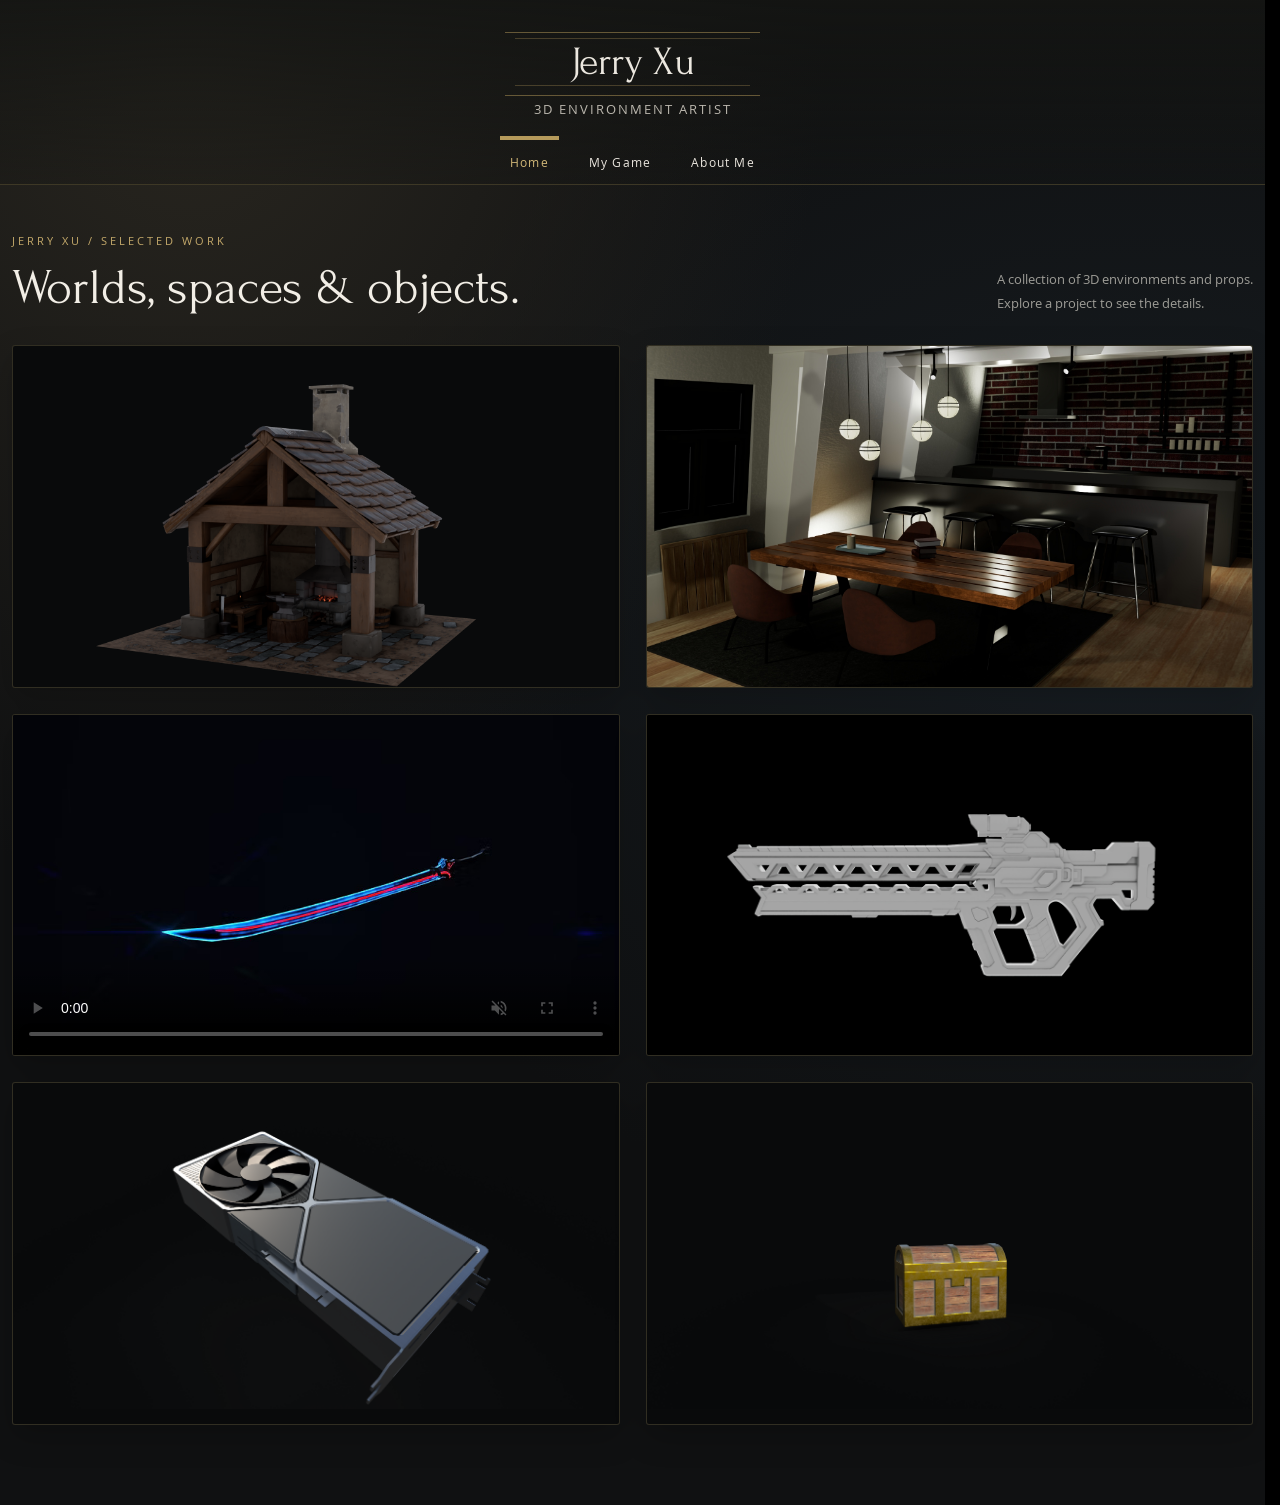
==== index.html @ 68108133 "d" ====
<!doctype html><html lang="en"><head><meta charset="utf-8"><meta name="viewport" content="width=device-width,initial-scale=1"><title>Portfolio | Jerry Xu</title><meta name="description" content="Jerry Xu — 3D Environment Artist. Environment art, props, and game projects."><link rel="stylesheet" href="portfolio-v23.css"></head><body><a class="skip" href="#main">Skip to content</a><header class="site-header"><div class="identity"><div class="name">Jerry Xu</div><div class="role">3D Environment Artist</div></div><nav aria-label="Main navigation"><a href="index.html" aria-current="page">Home</a><a href="my-game.html">My Game</a><a href="about-me.html">About Me</a></nav></header><section class="gallery-intro" aria-label="Portfolio introduction"><div><p class="eyebrow">Jerry Xu / Selected work</p><h1>Worlds, spaces &amp; objects.</h1></div><p class="intro-note">A collection of 3D environments and props.<br>Explore a project to see the details.</p></section><main id="main" class="home-grid"><a class="project-card" href="blacksmith-workshop.html" data-full-src="assets/blacksmith-morning-v21.png" data-project="0" data-title="Blacksmith Workshop" aria-label="Explore Blacksmith Workshop"><img src="assets/blacksmith-morning-v21.png" alt="Blacksmith Workshop" width="679" height="382"><span>Blacksmith Workshop</span></a><a class="project-card" href="interior-design.html" data-project="1" data-title="Interior Design" aria-label="Explore Interior Design"><img src="assets/interior-render-1.jpg" alt="Interior Design" width="679" height="382"><span>Interior Design</span></a><a class="project-card" href="futuristic-blade.html" data-video="assets/futuristic-blade-loop-v23.mp4" data-project="2" data-title="Futuristic Blade" aria-label="Explore Futuristic Blade"><video muted autoplay loop playsinline preload="none" poster="assets/futuristic-blade-original.jpg" data-lazy-src="assets/futuristic-blade-loop-v23.mp4" aria-label="Futuristic Blade animated showcase"></video><img src="assets/futuristic-blade-original.jpg" alt="Futuristic Blade" hidden><span>Futuristic Blade</span></a><a class="project-card" href="scifi-laser-rifle.html" data-project="3" data-title="Scifi Laser Gun" aria-label="Explore Scifi Laser Gun"><img src="assets/laser-rifle-original.jpg" alt="Scifi Laser Gun" width="679" height="382"><span>Scifi Laser Gun</span></a><a class="project-card" href="graphic-card.html" data-project="4" data-title="Graphic Card" aria-label="Explore Graphic Card"><img src="assets/graphic-card-original.png" alt="Graphic Card" width="679" height="382"><span>Graphic Card</span></a><a class="project-card" href="golden-chest.html" data-project="5" data-title="Golden Chest" aria-label="Explore Golden Chest"><img src="assets/golden-chest-original.png" alt="Golden Chest" width="679" height="382"><span>Golden Chest</span></a></main><dialog id="art-dialog" aria-label="Enlarged artwork"><button class="close" aria-label="Close enlarged artwork">×</button><div class="dialog-content"><div class="image-stage"><img id="enlarged" alt=""></div><div id="card-description" hidden><h2></h2><a class="see-more">See More</a></div></div><button class="dialog-prev" aria-label="Previous project">‹</button><button class="dialog-next" aria-label="Next project">›</button></dialog><script src="portfolio-v23.js"></script></body></html>
---- portfolio-v23.css ----
@font-face{font-family:Forum;src:url('assets/forum.woff2');font-display:swap}@font-face{font-family:OpenSans;src:url('assets/open-sans.woff2');font-display:swap}*{box-sizing:border-box}body{margin:0;background:#000;color:#efefef;font:18px/1.8 OpenSans,Arial,sans-serif}a{color:inherit}img{display:block;max-width:100%;height:auto}button{font:inherit}button,a{-webkit-tap-highlight-color:transparent}button:focus-visible,a:focus-visible{outline:2px solid #c9a73c;outline-offset:5px}.site-header{padding:51px 20px 0;text-align:center;border-bottom:1px solid #444}.identity{width:255px;margin:auto}.name{font:40px/1.2 Forum,serif;border-block:1px solid #ddd;padding:5px 0 9px;position:relative}.name:before,.name:after{content:'';position:absolute;left:10px;right:10px;border-top:1px solid #ddd}.name:before{top:5px}.name:after{bottom:9px}.role{font-size:16px;line-height:1.3;margin-top:5px}.site-header nav{display:flex;justify-content:center;gap:20px;margin-top:18px}.site-header nav a{font-size:13px;line-height:44px;text-decoration:none;padding:0 10px;border-top:4px solid transparent}.site-header nav a[aria-current=page]{color:#bc9618;border-color:#bc9618}.site-header nav a:hover{color:#bc9618}.skip{position:absolute;top:-100px;left:12px;background:#000;z-index:20;padding:8px}.skip:focus{top:10px}h1,h2,h3{font-family:Forum,serif;font-weight:400;margin:0}h1{font-size:56px;line-height:1.1}h2{font-size:39px;line-height:1.4}p{margin:0}.home-grid{max-width:1380px;margin:48px auto 70px;display:grid;grid-template-columns:1fr 1fr;gap:10px;padding:0 12px}.project-card{position:relative;display:block;text-decoration:none;overflow:hidden;background:#000}.project-card img{width:100%;aspect-ratio:679/382;object-fit:contain}.project-card span{position:absolute;inset:0;display:flex;align-items:center;justify-content:center;background:#0009;color:white;font:36px Forum,serif;opacity:0;transition:opacity .2s}.project-card:hover span,.project-card:focus-visible span{opacity:1}.game-grid{max-width:1320px;margin:78px auto 90px;padding:0 24px;display:grid;grid-template-columns:1fr 1fr;gap:100px;align-items:center}.game-card img{margin:auto}.game-card:hover{opacity:.85}.about-grid{max-width:940px;margin:62px auto 100px;display:grid;grid-template-columns:1fr 1fr;gap:26px;padding:0 12px}.about-grid h1,.about-grid h2{font-size:34px;line-height:1.2}.about-grid section>p{font-size:13px;line-height:1.4;margin-top:18px}.resume{display:inline-flex;align-items:center;justify-content:space-between;gap:35px;margin-top:34px;padding:4px 20px;border:1px solid #aaa;text-decoration:none;font-size:14px;height:40px;min-width:142px}.resume:hover{background:#222}.contact{font:20px/2.04 Forum,serif;margin-top:36px}.contact a{text-decoration:none}.contact a:hover{text-decoration:underline}.project-main{padding:0 24px 80px;max-width:1440px;margin:auto}.content-row{display:flex;gap:20px;align-items:center;justify-content:center;max-width:min(100%,var(--row-width));margin:var(--gap) auto 0}.row-item{flex:var(--weight) 1 0;min-width:0;position:relative}.row-item>img,.row-item>button,.row-item>a{max-width:100%;margin:auto}.row-item>a{display:block;position:relative}.row-item p{font-size:18px;line-height:1.8}.row-item img{width:100%;object-fit:contain}.icons{gap:7px}.icons .row-item{flex:0 0 60px}.icons img{width:60px;height:60px}.artwork{display:block;width:100%;border:0;padding:0;background:none;cursor:zoom-in;color:inherit}.play{position:absolute;top:50%;left:50%;transform:translate(-50%,-50%);width:64px;height:48px;background:#000b;border-radius:10px;display:grid;place-items:center;color:#fff}.row-item>a:hover .play{background:#c00}.blacksmith h1{margin-top:96px}dialog#art-dialog{width:auto;max-width:96vw;max-height:96vh;padding:48px 24px 24px;background:#000;border:1px solid #444;color:#efefef;overflow:auto}dialog::backdrop{background:#000e}.dialog-content{display:flex;align-items:center;gap:44px}.dialog-content>img{max-width:88vw;max-height:80vh;object-fit:contain}.dialog-content:has(#card-description:not([hidden]))>img{max-width:62vw;max-height:72vh}#card-description{width:300px;max-width:90vw}#card-description h2{font-size:46px;line-height:1.1}#card-description p{font-size:16px;line-height:1.8;margin-top:25px}.see-more{display:inline-block;margin-top:28px;text-decoration:underline}.close{position:absolute;right:12px;top:4px;border:0;background:none;color:#fff;font:32px Arial;cursor:pointer}.dialog-prev,.dialog-next{position:absolute;top:50%;border:0;background:#0009;color:white;font:38px Arial;cursor:pointer;width:32px;height:50px}.dialog-prev{left:0}.dialog-next{right:0}.dialog-prev[hidden],.dialog-next[hidden]{display:none}
@media(max-width:800px){.project-main{padding-inline:20px}.game-grid{gap:30px}.about-grid{margin-inline:24px}.content-row:not(.icons){gap:14px}.dialog-content{flex-direction:column;gap:24px}.dialog-content:has(#card-description:not([hidden]))>img{max-width:85vw;max-height:50vh}#card-description{width:100%}#card-description h2{font-size:34px}.dialog-content #card-description p{margin-top:16px}.home-grid{margin-top:32px}}
@media(max-width:600px){body{font-size:16px}.site-header{padding-top:32px}.name{font-size:36px}.site-header nav{gap:8px;margin-top:12px}.home-grid{grid-template-columns:1fr;gap:18px}.project-card span{inset:auto 0 0;padding:12px;background:#000b;opacity:1;font-size:25px}.game-grid{grid-template-columns:1fr;gap:36px;margin-top:45px}.game-card img{max-height:360px}.about-grid{grid-template-columns:1fr;gap:48px;margin-top:45px;padding:0}.about-grid section>p{font-size:15px;line-height:1.7}.contact{font-size:20px;margin-top:22px}.content-row{margin-top:clamp(20px,var(--gap),55px)}.content-row:not(.icons){flex-direction:column;gap:24px}.row-item{flex:none;width:100%}.icons .row-item{width:48px;flex:0 0 48px}.icons img{width:48px;height:48px}.row-item h1{font-size:42px}.row-item h2{font-size:33px}.row-item p{font-size:16px}.project-main{padding-bottom:55px}.blacksmith .site-header{padding-bottom:0}}

/* Full-screen project previews share one palette and layout. */
dialog#art-dialog.project-view{width:100vw;height:100dvh;max-width:none;max-height:none;margin:0;padding:24px 48px 20px;border:0;overflow:hidden;background:#000}
.project-view .dialog-content{display:grid;grid-template-columns:180px minmax(0,1fr) 180px;grid-template-rows:64px minmax(0,1fr);gap:12px;height:100%;align-items:center}
.project-view #card-description{display:contents}
.project-view #card-description h2{grid-column:2;grid-row:1;text-align:center;font-size:clamp(30px,3.2vw,50px);line-height:1.1}
.project-view .see-more{grid-column:3;grid-row:1;margin:0;padding:12px 24px;background:#b59a5b;color:#0b0b0b;text-align:center;text-decoration:none;font-size:17px;border-radius:2px}
.project-view .see-more:hover{background:#d0b77a}
dialog#art-dialog.project-view .dialog-content>img{grid-column:1/-1;grid-row:2;width:100%;height:100%;min-height:0;max-width:none;max-height:none;object-fit:contain}
.project-view .close{z-index:2;right:10px;top:4px}
.project-view .dialog-prev,.project-view .dialog-next{z-index:2;top:50%;height:64px;width:40px}
@media(max-width:700px){dialog#art-dialog.project-view{padding:38px 20px 16px}.project-view .dialog-content{grid-template-columns:1fr;grid-template-rows:auto 44px minmax(0,1fr);gap:14px}.project-view #card-description h2{grid-column:1;grid-row:1;font-size:34px}.project-view .see-more{grid-column:1;grid-row:2;justify-self:center;padding:8px 24px;font-size:16px}dialog#art-dialog.project-view .dialog-content>img{grid-column:1;grid-row:3}.project-view .dialog-prev,.project-view .dialog-next{width:28px}}

body:has(dialog[open]){overflow:hidden}

dialog#art-dialog{width:100vw;height:100dvh;max-width:none;max-height:none;margin:0;padding:24px 48px 20px;border:0;overflow:hidden}
#art-dialog .dialog-content{height:100%;display:grid;grid-template-columns:180px minmax(0,1fr) 180px;grid-template-rows:64px minmax(0,1fr);gap:12px}
#art-dialog .image-stage{grid-column:1/-1;grid-row:2;min-width:0;min-height:0;width:100%;height:100%;display:flex;align-items:center;justify-content:center;overflow:hidden}
#art-dialog .image-stage>img{width:auto;height:auto;max-width:88%;max-height:88%;object-fit:contain;transform:scale(var(--zoom,1));transform-origin:center;flex-shrink:0}
#art-dialog.project-view .image-stage>img{cursor:pointer}
#art-dialog .dialog-prev[hidden],#art-dialog .dialog-next[hidden]{display:none}
@media(max-width:700px){dialog#art-dialog{padding:38px 20px 16px}#art-dialog .dialog-content{grid-template-columns:1fr;grid-template-rows:auto 44px minmax(0,1fr)}#art-dialog .image-stage{grid-row:3}#art-dialog .image-stage>img{max-width:92%;max-height:88%}}

#art-dialog .close{font:46px/1 Arial,sans-serif;width:56px;height:56px;top:8px;right:12px;z-index:5}
#art-dialog.project-view .see-more{margin-right:32px;min-width:150px;transform:translateX(-20px)}
#art-dialog .dialog-prev,#art-dialog .dialog-next{border-radius:4px;background:#191919b3;width:46px;height:64px}
.render{position:relative;overflow:hidden}
.render .slide-copy{position:absolute;inset:0;width:100%;height:100%;object-fit:contain;pointer-events:none}
.image-stage{position:relative}
#art-dialog .image-stage>.slide-copy{position:absolute;pointer-events:none}
@media(max-width:700px){#art-dialog.project-view .see-more{margin:0;transform:none}#art-dialog .close{top:0;right:4px}}

#art-dialog .close{background:#191919;border-radius:4px;opacity:1;visibility:visible;z-index:100}

#art-dialog:not(.project-view) .image-stage>img{max-width:min(88%,calc(100vw - 180px))}
@media(max-width:700px){#art-dialog:not(.project-view) .image-stage>img{max-width:calc(100vw - 150px)}}

/* Let the home page show faintly beneath its project preview. */
dialog#art-dialog.project-view{background:transparent}
dialog#art-dialog.project-view::backdrop{background:rgba(0,0,0,.90)}

/* Fixed navigation lanes, independent of render dimensions and animation. */
#art-dialog.render-view .dialog-prev,#art-dialog.render-view .dialog-next{position:fixed;top:53%;transform:translateY(-50%);width:46px;height:64px;z-index:20}
#art-dialog.render-view .dialog-prev{left:12.3vw;right:auto}
#art-dialog.render-view .dialog-next{right:12.3vw;left:auto}
#art-dialog.render-view .image-stage>img{max-width:calc(75.4vw - 116px);max-height:88%}
@media(max-width:700px){#art-dialog.render-view .dialog-prev{left:12px}#art-dialog.render-view .dialog-next{right:12px}#art-dialog.render-view .image-stage>img{max-width:calc(100vw - 140px)}}

@keyframes page-arrive{from{opacity:0;transform:translateY(5px)}to{opacity:1;transform:translateY(0)}}
.site-header,body>main{animation:page-arrive 320ms cubic-bezier(.22,.61,.36,1) both}
@keyframes backdrop-arrive{from{opacity:0}to{opacity:1}}
@keyframes backdrop-leave{from{opacity:1}to{opacity:0}}
#art-dialog.opening::backdrop{animation:backdrop-arrive 300ms ease-out both}
#art-dialog.closing::backdrop{animation:backdrop-leave 200ms ease-in both}
@media(prefers-reduced-motion:reduce){.site-header,body>main,#art-dialog::backdrop{animation:none!important}}

html{background:#000;min-height:100%;color-scheme:dark}body{min-height:100vh;min-height:100dvh;background:#000}html,body{overscroll-behavior-y:none}

/* Keep the home grid flush at the bottom without a collapsing outer margin. */
.home-grid{margin-bottom:0;padding-bottom:0}body{display:flow-root}html{background-color:#000!important}

/* Consistent breathing room below the final content on every page. */
body{padding-bottom:80px}
body>main{margin-bottom:0;padding-bottom:0}
body>main>:last-child{margin-bottom:0}
@media(max-width:600px){body{padding-bottom:48px}}

/* Preserve page width when modal scroll locking hides the scrollbar. */
html{scrollbar-gutter:stable}

/* Home project previews share the Blacksmith render display size. */
#art-dialog.project-view .image-stage>img{width:calc(75.4vw - 116px);height:88%;max-width:calc(75.4vw - 116px);max-height:88%;object-fit:contain}
@media(max-width:700px){#art-dialog.project-view .image-stage>img{width:calc(100vw - 140px);max-width:calc(100vw - 140px)}}

/* A quiet charcoal gallery with warm metallic accents. */
body{background:radial-gradient(ellipse at 15% 0%,#2a2720 0,transparent 42%),radial-gradient(ellipse at 90% 42%,#171d22 0,transparent 52%),#101112;color:#ebe7df}
.site-header{padding:32px 32px 0;background:linear-gradient(180deg,#141513dd,#14151344);border-bottom:1px solid #b59a5b40}
.identity{width:255px}.name{border-color:#b59a5b80}.name:before,.name:after{border-color:#b59a5b50}.role{color:#bcb8af;font-size:13px;letter-spacing:2px;text-transform:uppercase}
.site-header nav a{font-size:12px;letter-spacing:1.2px}.site-header nav a[aria-current=page]{color:#d3b979;border-color:#b59a5b}
.gallery-intro{max-width:1356px;margin:48px auto 30px;padding:0 12px;display:flex;justify-content:space-between;align-items:end;gap:24px}
.gallery-intro .eyebrow{font:11px OpenSans,Arial,sans-serif;letter-spacing:3px;text-transform:uppercase;color:#c5aa6b;margin-bottom:12px}
.gallery-intro h1{font-size:50px;color:#f2eee6;line-height:1.1}.gallery-intro .intro-note{max-width:280px;color:#9e9d97;font-size:13px;line-height:1.8}
.home-grid{margin-top:0;gap:26px;max-width:1380px}
.project-card{border:1px solid #a8966840;border-radius:3px;background:#090a0b;box-shadow:0 12px 32px #0003;transition:border-color .25s,transform .25s}
.project-card:hover{border-color:#c5aa6b99;transform:translateY(-3px)}
.project-card span{position:static;opacity:1;background:linear-gradient(90deg,#1a1b1c,#121314);display:flex;justify-content:space-between;padding:15px 21px;font:24px Forum,serif;border-top:1px solid #b59a5b26;color:#e6e0d3}
.project-card span:after{content:'Ã¢â€ â€”';font:18px Arial;color:#b59a5b}.project-card:hover span{background:#20211f}
.game-card,.about-grid section{border:1px solid #b59a5b30;background:#131516;padding:24px;border-radius:3px}
.project-main h1,.blacksmith h1{color:#e7d6af}.project-main h2,.blacksmith h2{color:#d5bd88}.row-item p,.blacksmith p{color:#c1beb5}
.see-more,.resume{border-radius:3px}.resume{border-color:#b59a5b80}
@media(max-width:700px){.gallery-intro{margin:32px 12px 24px;display:block}.gallery-intro h1{font-size:40px}.gallery-intro .intro-note{margin-top:14px;max-width:100%}.home-grid{gap:20px}.project-card span{font-size:23px}.site-header{padding-inline:16px}}
@media(prefers-reduced-motion:reduce){.project-card{transition:none}.project-card:hover{transform:none}}

/* Reveal project names over the artwork on hover or keyboard focus. */
.project-card span{position:absolute;inset:0;opacity:0;display:flex;align-items:center;justify-content:center;padding:20px;background:#0009;border:0;font:36px Forum,serif;transition:opacity .2s ease}
.project-card span:after{content:none}
.project-card:hover span,.project-card:focus-visible span{opacity:1;background:#0009}
@media(hover:none){.project-card span{inset:auto 0 0;opacity:1;padding:12px;background:#000b;font-size:24px}}
@media(prefers-reduced-motion:reduce){.project-card span{transition:none}}

.project-card>video{display:block;width:100%;height:auto;aspect-ratio:679/382;object-fit:contain;background:#090a0b}
.blade-showcase{display:block;width:100%;height:auto;object-fit:contain;background:#090a0b}
#enlarged[hidden]{display:none!important}
#art-dialog .image-stage>.preview-video{width:calc(75.4vw - 116px);height:88%;max-width:100%;object-fit:contain;cursor:pointer}
@media(max-width:700px){#art-dialog .image-stage>.preview-video{width:calc(100vw - 140px)}}

.project-card>img[hidden]{display:none!important}
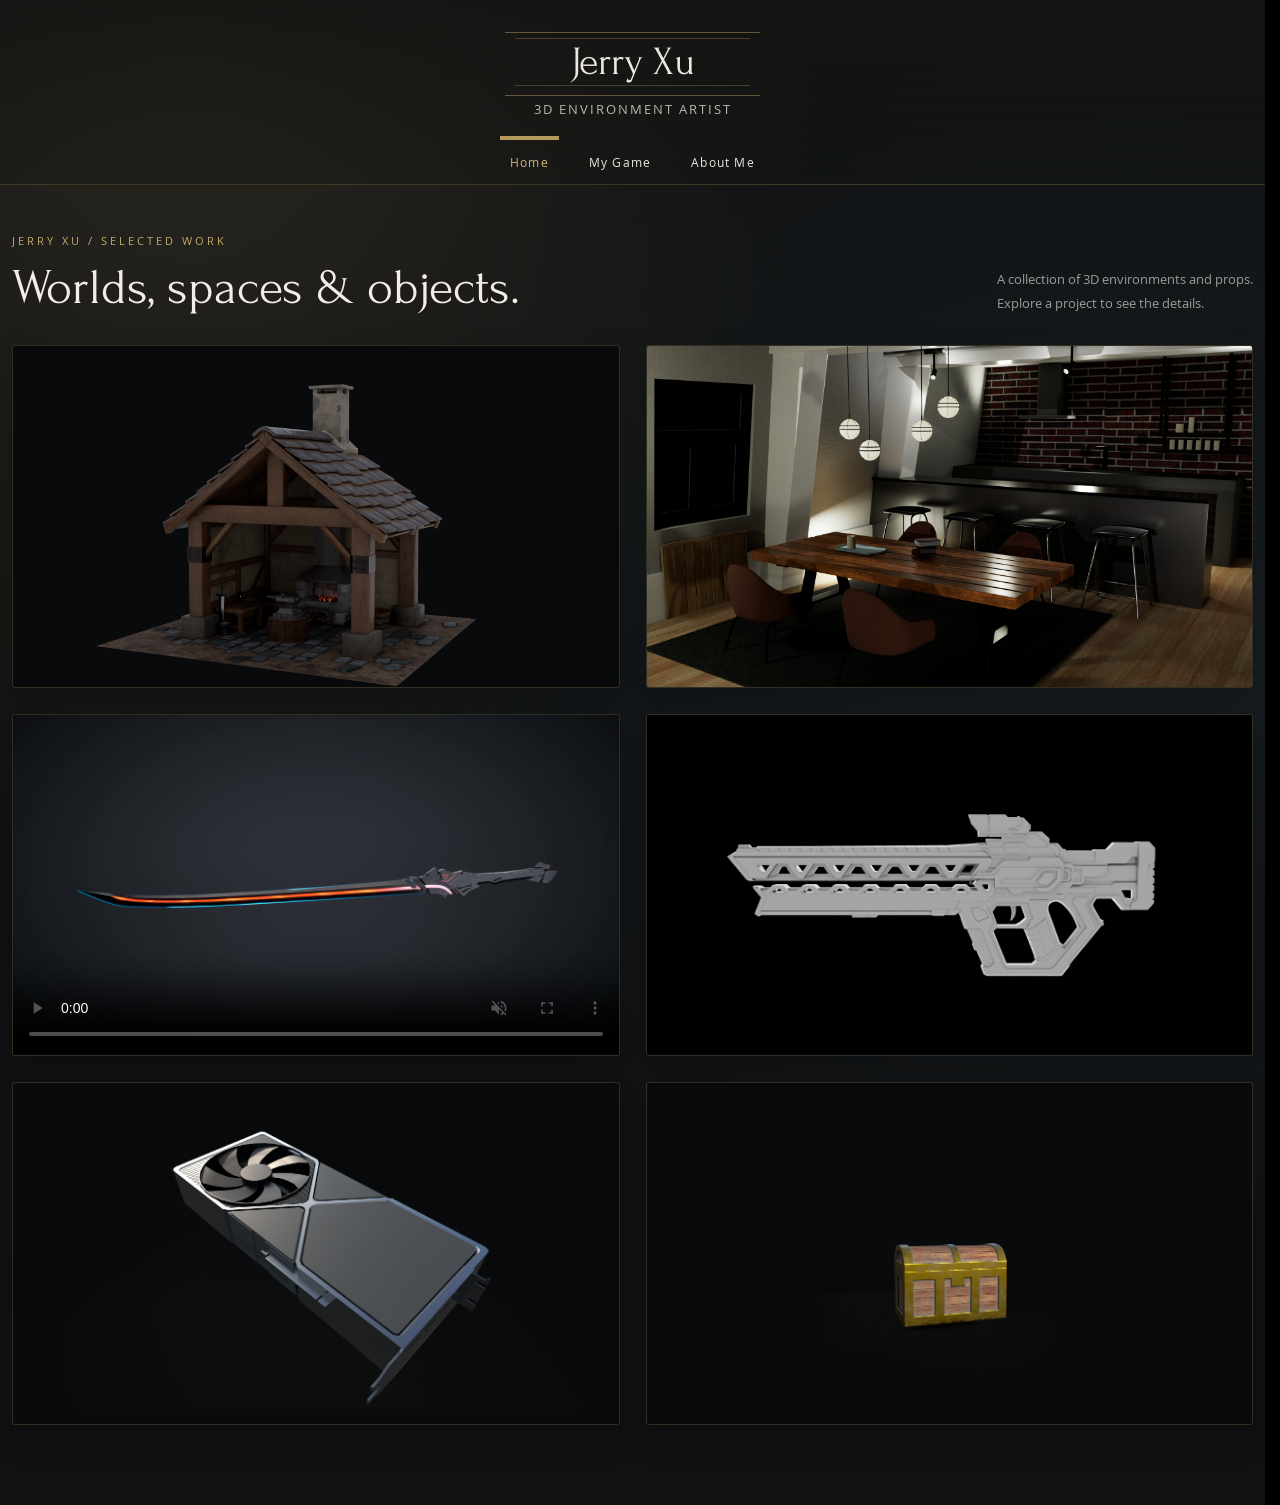
==== commit c1ed1d22: "s" ====
--- a/index.html
+++ b/index.html
@@ -1 +1 @@
-<!doctype html><html lang="en"><head><meta charset="utf-8"><meta name="viewport" content="width=device-width,initial-scale=1"><title>Portfolio | Jerry Xu</title><meta name="description" content="Jerry Xu — 3D Environment Artist. Environment art, props, and game projects."><link rel="stylesheet" href="portfolio-v23.css"></head><body><a class="skip" href="#main">Skip to content</a><header class="site-header"><div class="identity"><div class="name">Jerry Xu</div><div class="role">3D Environment Artist</div></div><nav aria-label="Main navigation"><a href="index.html" aria-current="page">Home</a><a href="my-game.html">My Game</a><a href="about-me.html">About Me</a></nav></header><section class="gallery-intro" aria-label="Portfolio introduction"><div><p class="eyebrow">Jerry Xu / Selected work</p><h1>Worlds, spaces &amp; objects.</h1></div><p class="intro-note">A collection of 3D environments and props.<br>Explore a project to see the details.</p></section><main id="main" class="home-grid"><a class="project-card" href="blacksmith-workshop.html" data-full-src="assets/blacksmith-morning-v21.png" data-project="0" data-title="Blacksmith Workshop" aria-label="Explore Blacksmith Workshop"><img src="assets/blacksmith-morning-v21.png" alt="Blacksmith Workshop" width="679" height="382"><span>Blacksmith Workshop</span></a><a class="project-card" href="interior-design.html" data-project="1" data-title="Interior Design" aria-label="Explore Interior Design"><img src="assets/interior-render-1.jpg" alt="Interior Design" width="679" height="382"><span>Interior Design</span></a><a class="project-card" href="futuristic-blade.html" data-video="assets/futuristic-blade-loop-v23.mp4" data-project="2" data-title="Futuristic Blade" aria-label="Explore Futuristic Blade"><video muted autoplay loop playsinline preload="none" poster="assets/futuristic-blade-original.jpg" data-lazy-src="assets/futuristic-blade-loop-v23.mp4" aria-label="Futuristic Blade animated showcase"></video><img src="assets/futuristic-blade-original.jpg" alt="Futuristic Blade" hidden><span>Futuristic Blade</span></a><a class="project-card" href="scifi-laser-rifle.html" data-project="3" data-title="Scifi Laser Gun" aria-label="Explore Scifi Laser Gun"><img src="assets/laser-rifle-original.jpg" alt="Scifi Laser Gun" width="679" height="382"><span>Scifi Laser Gun</span></a><a class="project-card" href="graphic-card.html" data-project="4" data-title="Graphic Card" aria-label="Explore Graphic Card"><img src="assets/graphic-card-original.png" alt="Graphic Card" width="679" height="382"><span>Graphic Card</span></a><a class="project-card" href="golden-chest.html" data-project="5" data-title="Golden Chest" aria-label="Explore Golden Chest"><img src="assets/golden-chest-original.png" alt="Golden Chest" width="679" height="382"><span>Golden Chest</span></a></main><dialog id="art-dialog" aria-label="Enlarged artwork"><button class="close" aria-label="Close enlarged artwork">×</button><div class="dialog-content"><div class="image-stage"><img id="enlarged" alt=""></div><div id="card-description" hidden><h2></h2><a class="see-more">See More</a></div></div><button class="dialog-prev" aria-label="Previous project">‹</button><button class="dialog-next" aria-label="Next project">›</button></dialog><script src="portfolio-v23.js"></script></body></html>+<!doctype html><html lang="en"><head><meta charset="utf-8"><meta name="viewport" content="width=device-width,initial-scale=1"><title>Portfolio | Jerry Xu</title><meta name="description" content="Jerry Xu — 3D Environment Artist. Environment art, props, and game projects."><link rel="stylesheet" href="portfolio-v23.css"></head><body><a class="skip" href="#main">Skip to content</a><header class="site-header"><div class="identity"><div class="name">Jerry Xu</div><div class="role">3D Environment Artist</div></div><nav aria-label="Main navigation"><a href="index.html" aria-current="page">Home</a><a href="my-game.html">My Game</a><a href="about-me.html">About Me</a></nav></header><section class="gallery-intro" aria-label="Portfolio introduction"><div><p class="eyebrow">Jerry Xu / Selected work</p><h1>Worlds, spaces &amp; objects.</h1></div><p class="intro-note">A collection of 3D environments and props.<br>Explore a project to see the details.</p></section><main id="main" class="home-grid"><a class="project-card" href="blacksmith-workshop.html" data-full-src="assets/blacksmith-morning-v21.png" data-project="0" data-title="Blacksmith Workshop" aria-label="Explore Blacksmith Workshop"><img src="assets/blacksmith-morning-v21.png" alt="Blacksmith Workshop" width="679" height="382"><span>Blacksmith Workshop</span></a><a class="project-card" href="interior-design.html" data-project="1" data-title="Interior Design" aria-label="Explore Interior Design"><img src="assets/interior-render-1.jpg" alt="Interior Design" width="679" height="382"><span>Interior Design</span></a><a class="project-card" href="futuristic-blade.html" data-video="assets/futuristic-blade-loop-v23.mp4" data-project="2" data-title="Futuristic Blade" aria-label="Explore Futuristic Blade"><video muted autoplay loop playsinline preload="none" poster="assets/futuristic-blade-video-poster-v24.jpg" data-lazy-src="assets/futuristic-blade-loop-v23.mp4" aria-label="Futuristic Blade animated showcase"></video><img src="assets/futuristic-blade-original.jpg" alt="Futuristic Blade" hidden><span>Futuristic Blade</span></a><a class="project-card" href="scifi-laser-rifle.html" data-project="3" data-title="Scifi Laser Gun" aria-label="Explore Scifi Laser Gun"><img src="assets/laser-rifle-original.jpg" alt="Scifi Laser Gun" width="679" height="382"><span>Scifi Laser Gun</span></a><a class="project-card" href="graphic-card.html" data-project="4" data-title="Graphic Card" aria-label="Explore Graphic Card"><img src="assets/graphic-card-original.png" alt="Graphic Card" width="679" height="382"><span>Graphic Card</span></a><a class="project-card" href="golden-chest.html" data-project="5" data-title="Golden Chest" aria-label="Explore Golden Chest"><img src="assets/golden-chest-original.png" alt="Golden Chest" width="679" height="382"><span>Golden Chest</span></a></main><dialog id="art-dialog" aria-label="Enlarged artwork"><button class="close" aria-label="Close enlarged artwork">×</button><div class="dialog-content"><div class="image-stage"><img id="enlarged" alt=""></div><div id="card-description" hidden><h2></h2><a class="see-more">See More</a></div></div><button class="dialog-prev" aria-label="Previous project">‹</button><button class="dialog-next" aria-label="Next project">›</button></dialog><script src="portfolio-v24.js"></script></body></html>
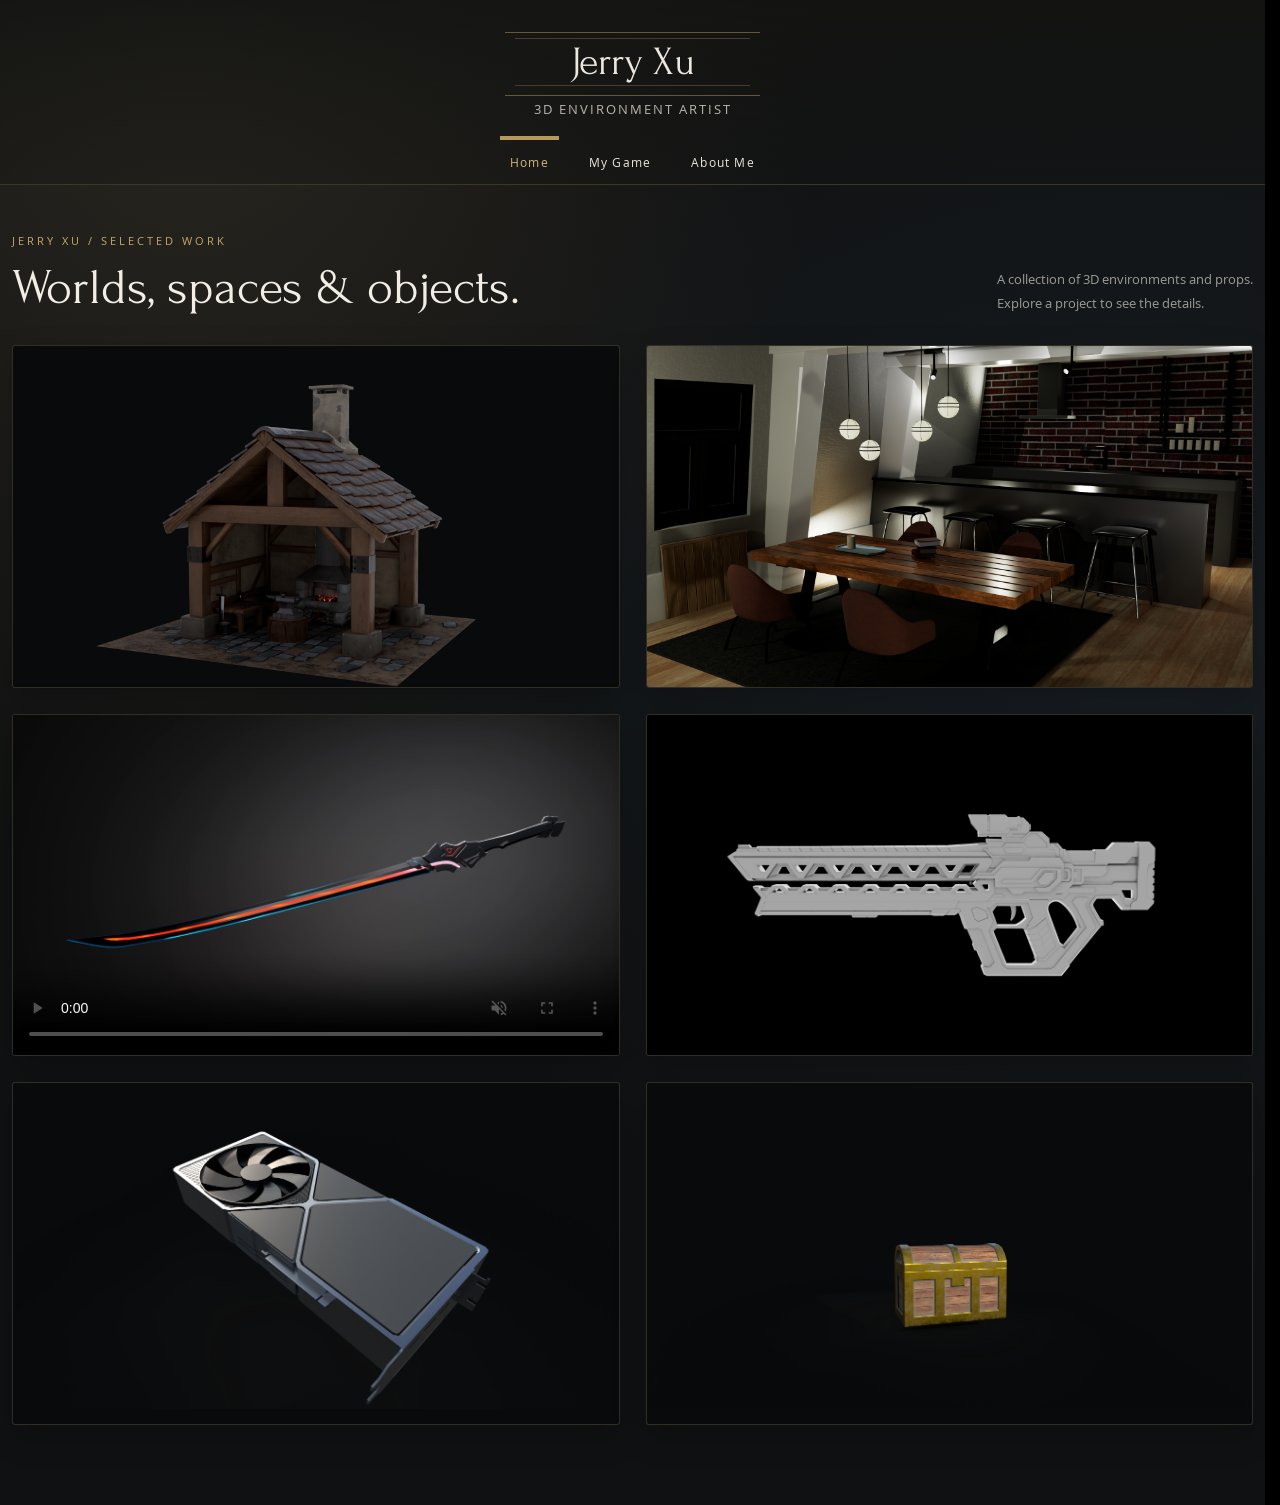
==== commit d7bb83b6: "1" ====
--- a/index.html
+++ b/index.html
@@ -1 +1 @@
-<!doctype html><html lang="en"><head><meta charset="utf-8"><meta name="viewport" content="width=device-width,initial-scale=1"><title>Portfolio | Jerry Xu</title><meta name="description" content="Jerry Xu — 3D Environment Artist. Environment art, props, and game projects."><link rel="stylesheet" href="portfolio-v23.css"></head><body><a class="skip" href="#main">Skip to content</a><header class="site-header"><div class="identity"><div class="name">Jerry Xu</div><div class="role">3D Environment Artist</div></div><nav aria-label="Main navigation"><a href="index.html" aria-current="page">Home</a><a href="my-game.html">My Game</a><a href="about-me.html">About Me</a></nav></header><section class="gallery-intro" aria-label="Portfolio introduction"><div><p class="eyebrow">Jerry Xu / Selected work</p><h1>Worlds, spaces &amp; objects.</h1></div><p class="intro-note">A collection of 3D environments and props.<br>Explore a project to see the details.</p></section><main id="main" class="home-grid"><a class="project-card" href="blacksmith-workshop.html" data-full-src="assets/blacksmith-morning-v21.png" data-project="0" data-title="Blacksmith Workshop" aria-label="Explore Blacksmith Workshop"><img src="assets/blacksmith-morning-v21.png" alt="Blacksmith Workshop" width="679" height="382"><span>Blacksmith Workshop</span></a><a class="project-card" href="interior-design.html" data-project="1" data-title="Interior Design" aria-label="Explore Interior Design"><img src="assets/interior-render-1.jpg" alt="Interior Design" width="679" height="382"><span>Interior Design</span></a><a class="project-card" href="futuristic-blade.html" data-video="assets/futuristic-blade-loop-v23.mp4" data-project="2" data-title="Futuristic Blade" aria-label="Explore Futuristic Blade"><video muted autoplay loop playsinline preload="none" poster="assets/futuristic-blade-video-poster-v24.jpg" data-lazy-src="assets/futuristic-blade-loop-v23.mp4" aria-label="Futuristic Blade animated showcase"></video><img src="assets/futuristic-blade-original.jpg" alt="Futuristic Blade" hidden><span>Futuristic Blade</span></a><a class="project-card" href="scifi-laser-rifle.html" data-project="3" data-title="Scifi Laser Gun" aria-label="Explore Scifi Laser Gun"><img src="assets/laser-rifle-original.jpg" alt="Scifi Laser Gun" width="679" height="382"><span>Scifi Laser Gun</span></a><a class="project-card" href="graphic-card.html" data-project="4" data-title="Graphic Card" aria-label="Explore Graphic Card"><img src="assets/graphic-card-original.png" alt="Graphic Card" width="679" height="382"><span>Graphic Card</span></a><a class="project-card" href="golden-chest.html" data-project="5" data-title="Golden Chest" aria-label="Explore Golden Chest"><img src="assets/golden-chest-original.png" alt="Golden Chest" width="679" height="382"><span>Golden Chest</span></a></main><dialog id="art-dialog" aria-label="Enlarged artwork"><button class="close" aria-label="Close enlarged artwork">×</button><div class="dialog-content"><div class="image-stage"><img id="enlarged" alt=""></div><div id="card-description" hidden><h2></h2><a class="see-more">See More</a></div></div><button class="dialog-prev" aria-label="Previous project">‹</button><button class="dialog-next" aria-label="Next project">›</button></dialog><script src="portfolio-v24.js"></script></body></html>+<!doctype html><html lang="en"><head><meta charset="utf-8"><meta name="viewport" content="width=device-width,initial-scale=1"><title>Portfolio | Jerry Xu</title><meta name="description" content="Jerry Xu — 3D Environment Artist. Environment art, props, and game projects."><link rel="stylesheet" href="portfolio-v23.css"></head><body><a class="skip" href="#main">Skip to content</a><header class="site-header"><div class="identity"><div class="name">Jerry Xu</div><div class="role">3D Environment Artist</div></div><nav aria-label="Main navigation"><a href="index.html" aria-current="page">Home</a><a href="my-game.html">My Game</a><a href="about-me.html">About Me</a></nav></header><section class="gallery-intro" aria-label="Portfolio introduction"><div><p class="eyebrow">Jerry Xu / Selected work</p><h1>Worlds, spaces &amp; objects.</h1></div><p class="intro-note">A collection of 3D environments and props.<br>Explore a project to see the details.</p></section><main id="main" class="home-grid"><a class="project-card" href="blacksmith-workshop.html" data-full-src="assets/blacksmith-morning-v21.png" data-project="0" data-title="Blacksmith Workshop" aria-label="Explore Blacksmith Workshop"><img src="assets/blacksmith-morning-v21.png" alt="Blacksmith Workshop" width="679" height="382"><span>Blacksmith Workshop</span></a><a class="project-card" href="interior-design.html" data-project="1" data-title="Interior Design" aria-label="Explore Interior Design"><img src="assets/interior-render-1.jpg" alt="Interior Design" width="679" height="382"><span>Interior Design</span></a><a class="project-card" href="futuristic-blade.html" data-video="assets/blade-full-v25.mp4" data-project="2" data-title="Futuristic Blade" aria-label="Explore Futuristic Blade"><video muted autoplay loop playsinline preload="none" poster="assets/blade-full-poster-v25.jpg" data-lazy-src="assets/blade-full-v25.mp4" aria-label="Futuristic Blade animated showcase"></video><img src="assets/futuristic-blade-original.jpg" alt="Futuristic Blade" hidden><span>Futuristic Blade</span></a><a class="project-card" href="scifi-laser-rifle.html" data-project="3" data-title="Scifi Laser Gun" aria-label="Explore Scifi Laser Gun"><img src="assets/laser-rifle-original.jpg" alt="Scifi Laser Gun" width="679" height="382"><span>Scifi Laser Gun</span></a><a class="project-card" href="graphic-card.html" data-project="4" data-title="Graphic Card" aria-label="Explore Graphic Card"><img src="assets/graphic-card-original.png" alt="Graphic Card" width="679" height="382"><span>Graphic Card</span></a><a class="project-card" href="golden-chest.html" data-project="5" data-title="Golden Chest" aria-label="Explore Golden Chest"><img src="assets/golden-chest-original.png" alt="Golden Chest" width="679" height="382"><span>Golden Chest</span></a></main><dialog id="art-dialog" aria-label="Enlarged artwork"><button class="close" aria-label="Close enlarged artwork">×</button><div class="dialog-content"><div class="image-stage"><img id="enlarged" alt=""></div><div id="card-description" hidden><h2></h2><a class="see-more">See More</a></div></div><button class="dialog-prev" aria-label="Previous project">‹</button><button class="dialog-next" aria-label="Next project">›</button></dialog><script src="portfolio-v25.js"></script></body></html>
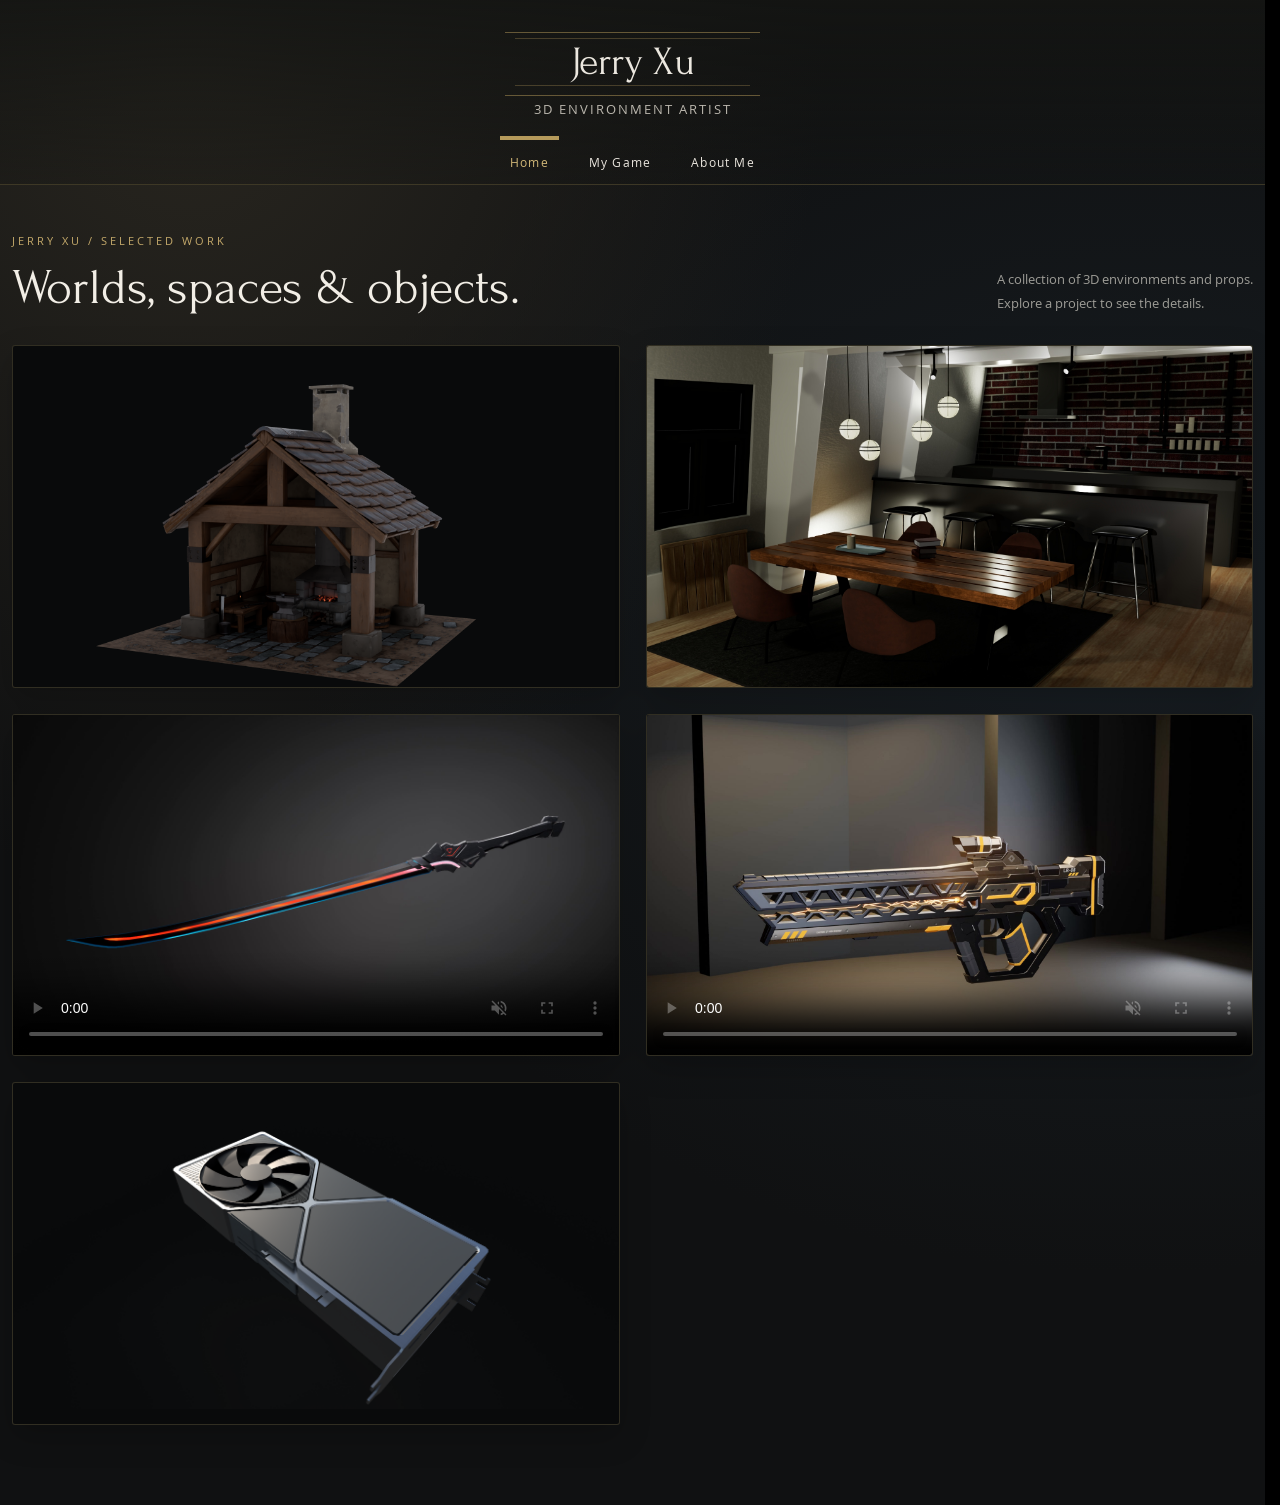
==== commit 71710640: "1" ====
--- a/index.html
+++ b/index.html
@@ -1 +1 @@
-<!doctype html><html lang="en"><head><meta charset="utf-8"><meta name="viewport" content="width=device-width,initial-scale=1"><title>Portfolio | Jerry Xu</title><meta name="description" content="Jerry Xu — 3D Environment Artist. Environment art, props, and game projects."><link rel="stylesheet" href="portfolio-v23.css"></head><body><a class="skip" href="#main">Skip to content</a><header class="site-header"><div class="identity"><div class="name">Jerry Xu</div><div class="role">3D Environment Artist</div></div><nav aria-label="Main navigation"><a href="index.html" aria-current="page">Home</a><a href="my-game.html">My Game</a><a href="about-me.html">About Me</a></nav></header><section class="gallery-intro" aria-label="Portfolio introduction"><div><p class="eyebrow">Jerry Xu / Selected work</p><h1>Worlds, spaces &amp; objects.</h1></div><p class="intro-note">A collection of 3D environments and props.<br>Explore a project to see the details.</p></section><main id="main" class="home-grid"><a class="project-card" href="blacksmith-workshop.html" data-full-src="assets/blacksmith-morning-v21.png" data-project="0" data-title="Blacksmith Workshop" aria-label="Explore Blacksmith Workshop"><img src="assets/blacksmith-morning-v21.png" alt="Blacksmith Workshop" width="679" height="382"><span>Blacksmith Workshop</span></a><a class="project-card" href="interior-design.html" data-project="1" data-title="Interior Design" aria-label="Explore Interior Design"><img src="assets/interior-render-1.jpg" alt="Interior Design" width="679" height="382"><span>Interior Design</span></a><a class="project-card" href="futuristic-blade.html" data-video="assets/blade-full-v25.mp4" data-project="2" data-title="Futuristic Blade" aria-label="Explore Futuristic Blade"><video muted autoplay loop playsinline preload="none" poster="assets/blade-full-poster-v25.jpg" data-lazy-src="assets/blade-full-v25.mp4" aria-label="Futuristic Blade animated showcase"></video><img src="assets/futuristic-blade-original.jpg" alt="Futuristic Blade" hidden><span>Futuristic Blade</span></a><a class="project-card" href="scifi-laser-rifle.html" data-project="3" data-title="Scifi Laser Gun" aria-label="Explore Scifi Laser Gun"><img src="assets/laser-rifle-original.jpg" alt="Scifi Laser Gun" width="679" height="382"><span>Scifi Laser Gun</span></a><a class="project-card" href="graphic-card.html" data-project="4" data-title="Graphic Card" aria-label="Explore Graphic Card"><img src="assets/graphic-card-original.png" alt="Graphic Card" width="679" height="382"><span>Graphic Card</span></a><a class="project-card" href="golden-chest.html" data-project="5" data-title="Golden Chest" aria-label="Explore Golden Chest"><img src="assets/golden-chest-original.png" alt="Golden Chest" width="679" height="382"><span>Golden Chest</span></a></main><dialog id="art-dialog" aria-label="Enlarged artwork"><button class="close" aria-label="Close enlarged artwork">×</button><div class="dialog-content"><div class="image-stage"><img id="enlarged" alt=""></div><div id="card-description" hidden><h2></h2><a class="see-more">See More</a></div></div><button class="dialog-prev" aria-label="Previous project">‹</button><button class="dialog-next" aria-label="Next project">›</button></dialog><script src="portfolio-v25.js"></script></body></html>+<!doctype html><html lang="en"><head><meta charset="utf-8"><meta name="viewport" content="width=device-width,initial-scale=1"><title>Portfolio | Jerry Xu</title><meta name="description" content="Jerry Xu — 3D Environment Artist. Environment art, props, and game projects."><link rel="stylesheet" href="portfolio-v23.css"></head><body><a class="skip" href="#main">Skip to content</a><header class="site-header"><div class="identity"><div class="name">Jerry Xu</div><div class="role">3D Environment Artist</div></div><nav aria-label="Main navigation"><a href="index.html" aria-current="page">Home</a><a href="my-game.html">My Game</a><a href="about-me.html">About Me</a></nav></header><section class="gallery-intro" aria-label="Portfolio introduction"><div><p class="eyebrow">Jerry Xu / Selected work</p><h1>Worlds, spaces &amp; objects.</h1></div><p class="intro-note">A collection of 3D environments and props.<br>Explore a project to see the details.</p></section><main id="main" class="home-grid"><a class="project-card" href="blacksmith-workshop.html" data-full-src="assets/blacksmith-morning-v21.png" data-project="0" data-title="Blacksmith Workshop" aria-label="Explore Blacksmith Workshop"><img src="assets/blacksmith-morning-v21.png" alt="Blacksmith Workshop" width="679" height="382"><span>Blacksmith Workshop</span></a><a class="project-card" href="interior-design.html" data-project="1" data-title="Interior Design" aria-label="Explore Interior Design"><img src="assets/interior-render-1.jpg" alt="Interior Design" width="679" height="382"><span>Interior Design</span></a><a class="project-card" href="futuristic-blade.html" data-video="assets/blade-full-v25.mp4" data-project="2" data-title="Futuristic Blade" aria-label="Explore Futuristic Blade"><video muted autoplay loop playsinline preload="none" poster="assets/blade-full-poster-v25.jpg" data-lazy-src="assets/blade-full-v25.mp4" aria-label="Futuristic Blade animated showcase"></video><img src="assets/futuristic-blade-original.jpg" alt="Futuristic Blade" hidden><span>Futuristic Blade</span></a><a class="project-card" href="scifi-laser-rifle.html" data-video="assets/laser-rifle-loop-v26.mp4" data-video-poster="assets/laser-rifle-poster-v26.jpg" data-project="3" data-title="Scifi Laser Gun" aria-label="Explore Scifi Laser Gun"><video muted autoplay loop playsinline preload="none" poster="assets/laser-rifle-poster-v26.jpg" data-lazy-src="assets/laser-rifle-loop-v26.mp4" aria-label="Laser Rifle animated showcase"></video><img src="assets/laser-rifle-poster-v26.jpg" alt="Scifi Laser Gun" hidden><span>Scifi Laser Gun</span></a><a class="project-card" href="graphic-card.html" data-project="4" data-title="Graphic Card" aria-label="Explore Graphic Card"><img src="assets/graphic-card-original.png" alt="Graphic Card" width="679" height="382"><span>Graphic Card</span></a></main><dialog id="art-dialog" aria-label="Enlarged artwork"><button class="close" aria-label="Close enlarged artwork">×</button><div class="dialog-content"><div class="image-stage"><img id="enlarged" alt=""></div><div id="card-description" hidden><h2></h2><a class="see-more">See More</a></div></div><button class="dialog-prev" aria-label="Previous project">‹</button><button class="dialog-next" aria-label="Next project">›</button></dialog><script src="portfolio-v26.js"></script></body></html>
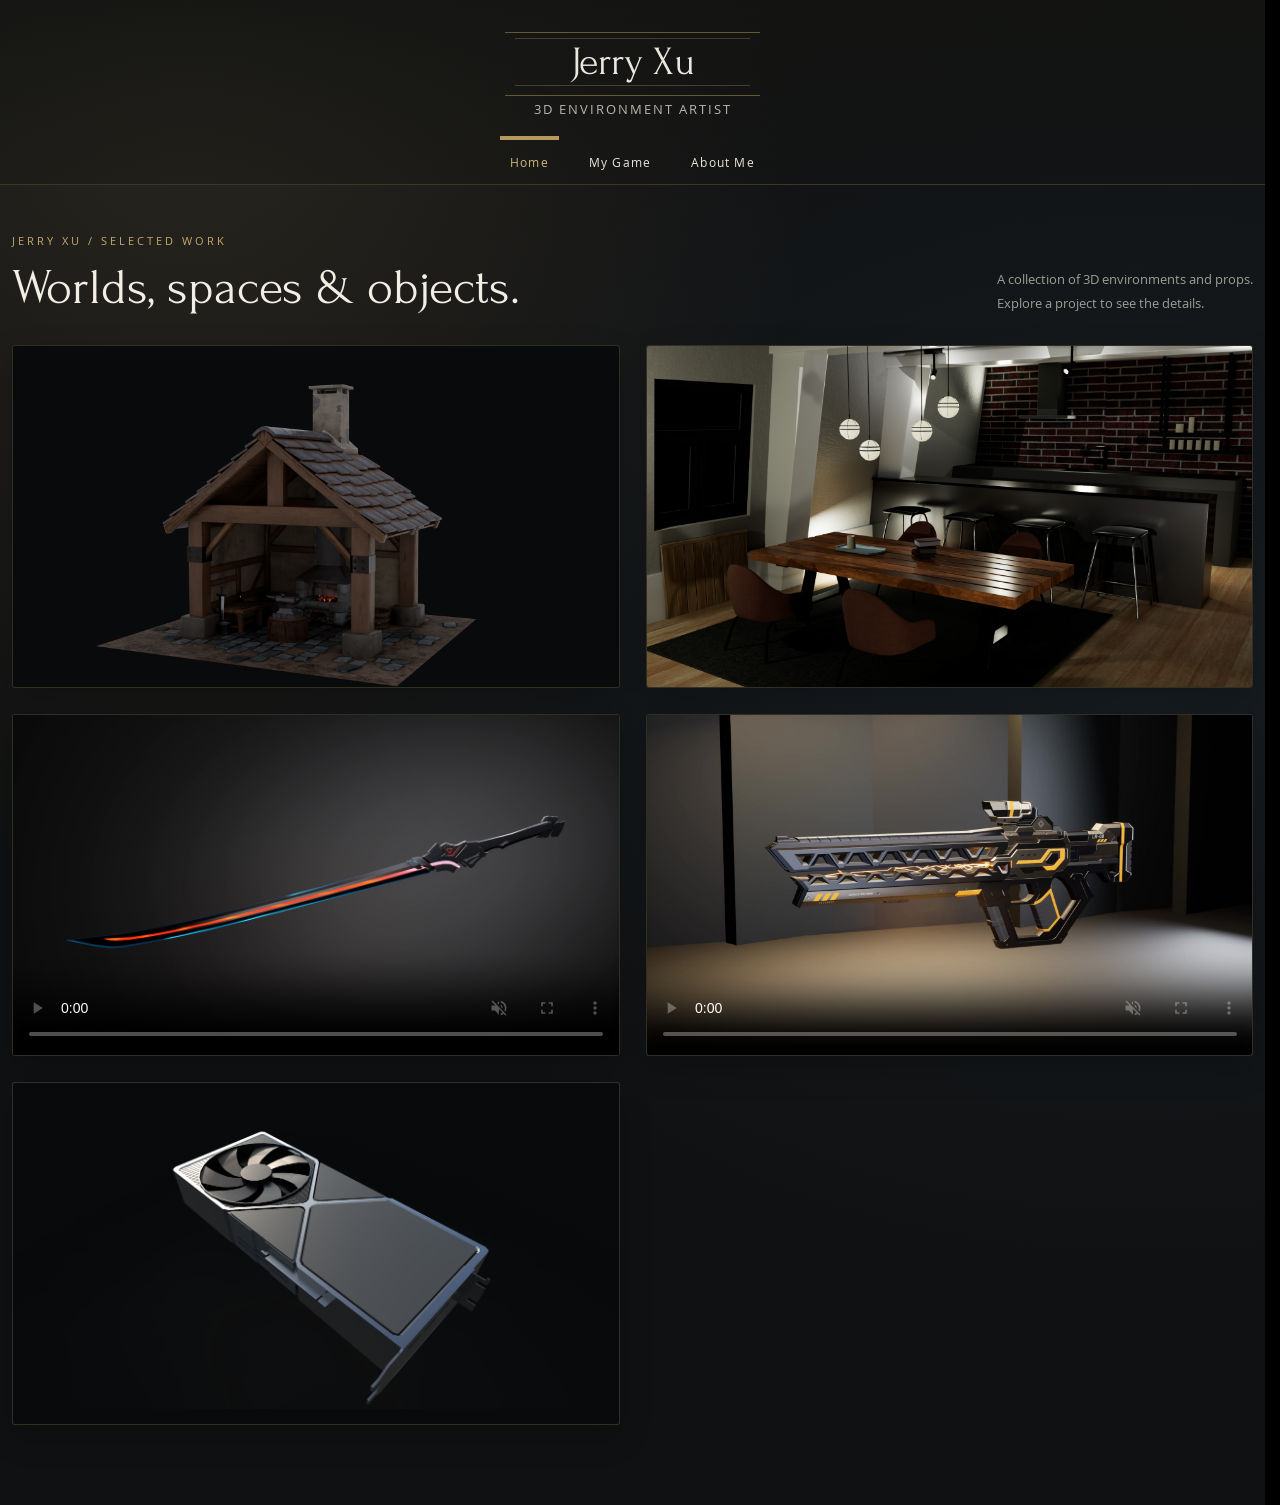
==== commit 136d0b62: "1" ====
--- a/index.html
+++ b/index.html
@@ -1 +1 @@
-<!doctype html><html lang="en"><head><meta charset="utf-8"><meta name="viewport" content="width=device-width,initial-scale=1"><title>Portfolio | Jerry Xu</title><meta name="description" content="Jerry Xu — 3D Environment Artist. Environment art, props, and game projects."><link rel="stylesheet" href="portfolio-v23.css"></head><body><a class="skip" href="#main">Skip to content</a><header class="site-header"><div class="identity"><div class="name">Jerry Xu</div><div class="role">3D Environment Artist</div></div><nav aria-label="Main navigation"><a href="index.html" aria-current="page">Home</a><a href="my-game.html">My Game</a><a href="about-me.html">About Me</a></nav></header><section class="gallery-intro" aria-label="Portfolio introduction"><div><p class="eyebrow">Jerry Xu / Selected work</p><h1>Worlds, spaces &amp; objects.</h1></div><p class="intro-note">A collection of 3D environments and props.<br>Explore a project to see the details.</p></section><main id="main" class="home-grid"><a class="project-card" href="blacksmith-workshop.html" data-full-src="assets/blacksmith-morning-v21.png" data-project="0" data-title="Blacksmith Workshop" aria-label="Explore Blacksmith Workshop"><img src="assets/blacksmith-morning-v21.png" alt="Blacksmith Workshop" width="679" height="382"><span>Blacksmith Workshop</span></a><a class="project-card" href="interior-design.html" data-project="1" data-title="Interior Design" aria-label="Explore Interior Design"><img src="assets/interior-render-1.jpg" alt="Interior Design" width="679" height="382"><span>Interior Design</span></a><a class="project-card" href="futuristic-blade.html" data-video="assets/blade-full-v25.mp4" data-project="2" data-title="Futuristic Blade" aria-label="Explore Futuristic Blade"><video muted autoplay loop playsinline preload="none" poster="assets/blade-full-poster-v25.jpg" data-lazy-src="assets/blade-full-v25.mp4" aria-label="Futuristic Blade animated showcase"></video><img src="assets/futuristic-blade-original.jpg" alt="Futuristic Blade" hidden><span>Futuristic Blade</span></a><a class="project-card" href="scifi-laser-rifle.html" data-video="assets/laser-rifle-loop-v26.mp4" data-video-poster="assets/laser-rifle-poster-v26.jpg" data-project="3" data-title="Scifi Laser Gun" aria-label="Explore Scifi Laser Gun"><video muted autoplay loop playsinline preload="none" poster="assets/laser-rifle-poster-v26.jpg" data-lazy-src="assets/laser-rifle-loop-v26.mp4" aria-label="Laser Rifle animated showcase"></video><img src="assets/laser-rifle-poster-v26.jpg" alt="Scifi Laser Gun" hidden><span>Scifi Laser Gun</span></a><a class="project-card" href="graphic-card.html" data-project="4" data-title="Graphic Card" aria-label="Explore Graphic Card"><img src="assets/graphic-card-original.png" alt="Graphic Card" width="679" height="382"><span>Graphic Card</span></a></main><dialog id="art-dialog" aria-label="Enlarged artwork"><button class="close" aria-label="Close enlarged artwork">×</button><div class="dialog-content"><div class="image-stage"><img id="enlarged" alt=""></div><div id="card-description" hidden><h2></h2><a class="see-more">See More</a></div></div><button class="dialog-prev" aria-label="Previous project">‹</button><button class="dialog-next" aria-label="Next project">›</button></dialog><script src="portfolio-v26.js"></script></body></html>+<!doctype html><html lang="en"><head><meta charset="utf-8"><meta name="viewport" content="width=device-width,initial-scale=1"><title>Portfolio | Jerry Xu</title><meta name="description" content="Jerry Xu — 3D Environment Artist. Environment art, props, and game projects."><link rel="stylesheet" href="portfolio-v23.css"></head><body><a class="skip" href="#main">Skip to content</a><header class="site-header"><div class="identity"><div class="name">Jerry Xu</div><div class="role">3D Environment Artist</div></div><nav aria-label="Main navigation"><a href="index.html" aria-current="page">Home</a><a href="my-game.html">My Game</a><a href="about-me.html">About Me</a></nav></header><section class="gallery-intro" aria-label="Portfolio introduction"><div><p class="eyebrow">Jerry Xu / Selected work</p><h1>Worlds, spaces &amp; objects.</h1></div><p class="intro-note">A collection of 3D environments and props.<br>Explore a project to see the details.</p></section><main id="main" class="home-grid"><a class="project-card" href="blacksmith-workshop.html" data-full-src="assets/blacksmith-morning-v21.png" data-project="0" data-title="Blacksmith Workshop" aria-label="Explore Blacksmith Workshop"><img src="assets/blacksmith-morning-v21.png" alt="Blacksmith Workshop" width="679" height="382"><span>Blacksmith Workshop</span></a><a class="project-card" href="interior-design.html" data-project="1" data-title="Interior Design" aria-label="Explore Interior Design"><img src="assets/interior-render-1.jpg" alt="Interior Design" width="679" height="382"><span>Interior Design</span></a><a class="project-card" href="futuristic-blade.html" data-video="assets/blade-full-v25.mp4" data-project="2" data-title="Futuristic Blade" aria-label="Explore Futuristic Blade"><video muted autoplay loop playsinline preload="none" poster="assets/blade-full-poster-v25.jpg" data-lazy-src="assets/blade-full-v25.mp4" aria-label="Futuristic Blade animated showcase"></video><img src="assets/futuristic-blade-original.jpg" alt="Futuristic Blade" hidden><span>Futuristic Blade</span></a><a class="project-card" href="scifi-laser-rifle.html" data-video="assets/laser-rifle-idle-v31.mp4" data-video-poster="assets/laser-rifle-idle-poster-v31.jpg" data-project="3" data-title="Scifi Laser Gun" aria-label="Explore Scifi Laser Gun"><video muted autoplay loop playsinline preload="none" poster="assets/laser-rifle-idle-poster-v31.jpg" data-lazy-src="assets/laser-rifle-idle-v31.mp4" aria-label="Laser Rifle animated showcase"></video><img src="assets/laser-rifle-idle-poster-v31.jpg" alt="Scifi Laser Gun" hidden><span>Scifi Laser Gun</span></a><a class="project-card" href="graphic-card.html" data-project="4" data-title="Graphic Card" aria-label="Explore Graphic Card"><img src="assets/graphic-card-original.png" alt="Graphic Card" width="679" height="382"><span>Graphic Card</span></a></main><dialog id="art-dialog" aria-label="Enlarged artwork"><button class="close" aria-label="Close enlarged artwork">×</button><div class="dialog-content"><div class="image-stage"><img id="enlarged" alt=""></div><div id="card-description" hidden><h2></h2><a class="see-more">See More</a></div></div><button class="dialog-prev" aria-label="Previous project">‹</button><button class="dialog-next" aria-label="Next project">›</button></dialog><script src="portfolio-v26.js"></script></body></html>
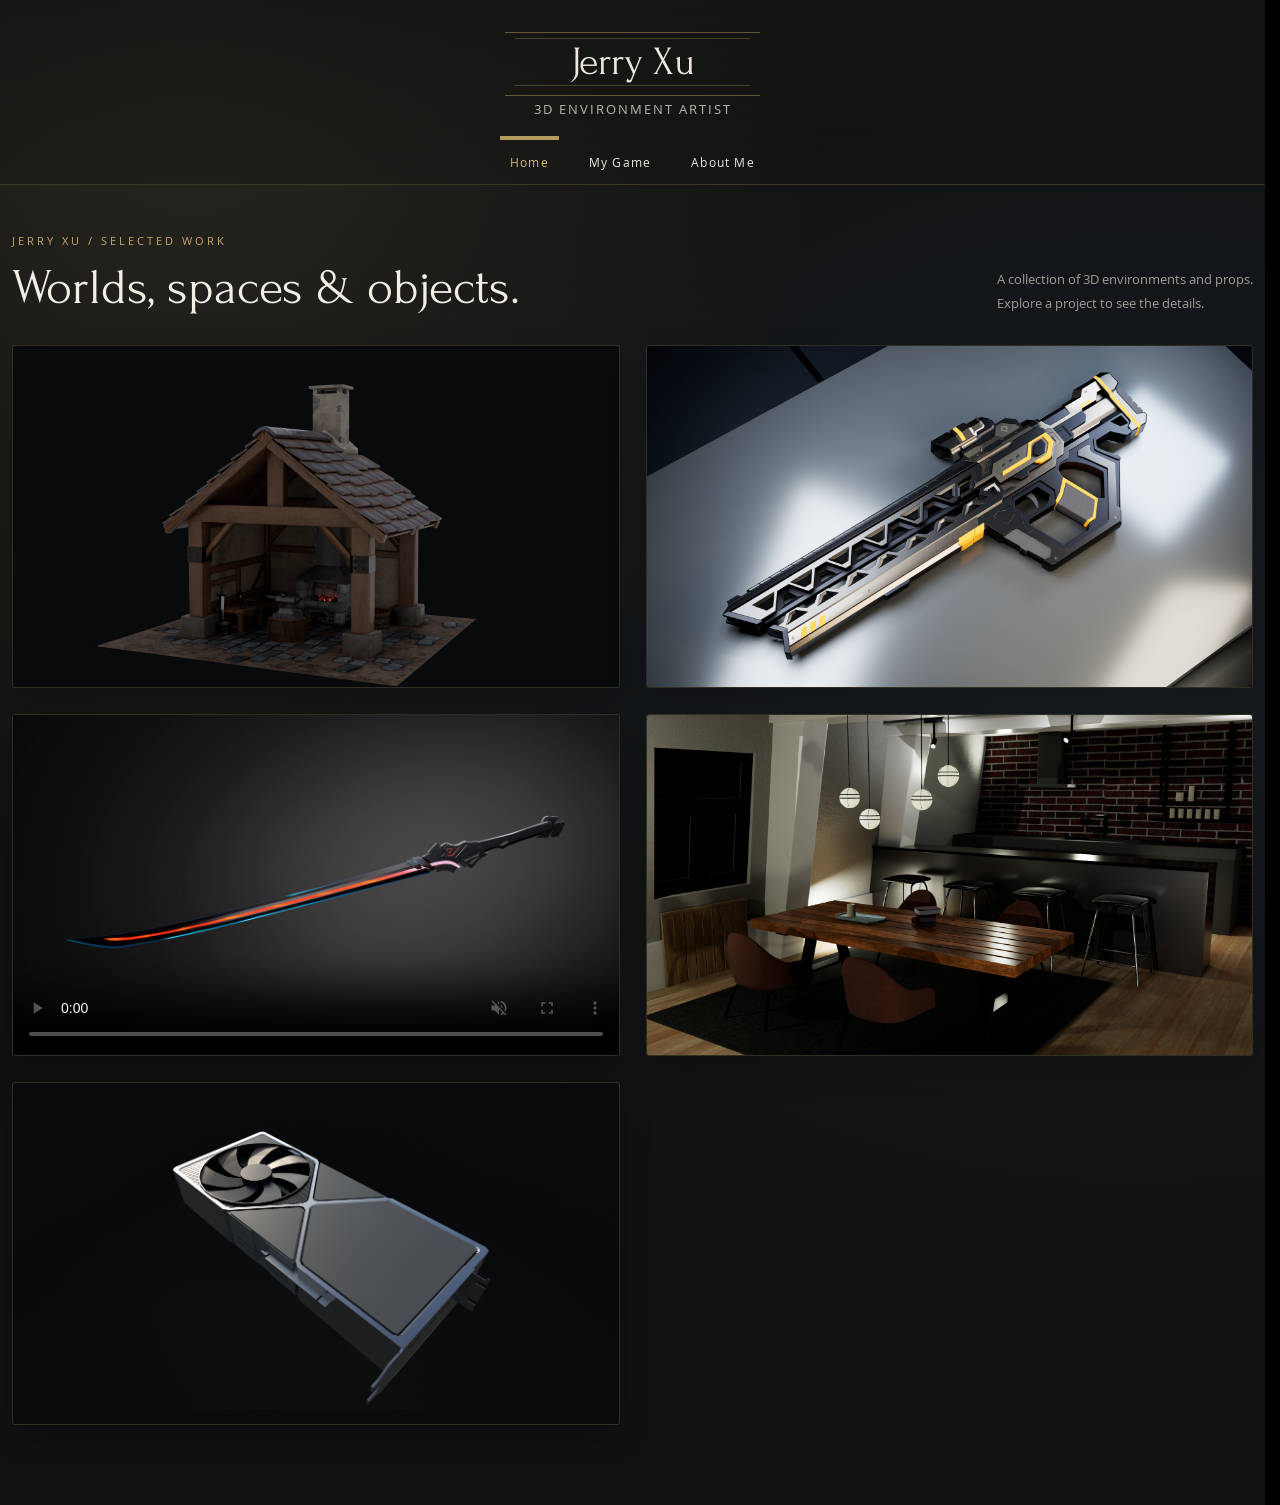
==== commit 300490b4: "l" ====
--- a/index.html
+++ b/index.html
@@ -1 +1 @@
-<!doctype html><html lang="en"><head><meta charset="utf-8"><meta name="viewport" content="width=device-width,initial-scale=1"><title>Portfolio | Jerry Xu</title><meta name="description" content="Jerry Xu — 3D Environment Artist. Environment art, props, and game projects."><link rel="stylesheet" href="portfolio-v23.css"></head><body><a class="skip" href="#main">Skip to content</a><header class="site-header"><div class="identity"><div class="name">Jerry Xu</div><div class="role">3D Environment Artist</div></div><nav aria-label="Main navigation"><a href="index.html" aria-current="page">Home</a><a href="my-game.html">My Game</a><a href="about-me.html">About Me</a></nav></header><section class="gallery-intro" aria-label="Portfolio introduction"><div><p class="eyebrow">Jerry Xu / Selected work</p><h1>Worlds, spaces &amp; objects.</h1></div><p class="intro-note">A collection of 3D environments and props.<br>Explore a project to see the details.</p></section><main id="main" class="home-grid"><a class="project-card" href="blacksmith-workshop.html" data-full-src="assets/blacksmith-morning-v21.png" data-project="0" data-title="Blacksmith Workshop" aria-label="Explore Blacksmith Workshop"><img src="assets/blacksmith-morning-v21.png" alt="Blacksmith Workshop" width="679" height="382"><span>Blacksmith Workshop</span></a><a class="project-card" href="interior-design.html" data-project="1" data-title="Interior Design" aria-label="Explore Interior Design"><img src="assets/interior-render-1.jpg" alt="Interior Design" width="679" height="382"><span>Interior Design</span></a><a class="project-card" href="futuristic-blade.html" data-video="assets/blade-full-v25.mp4" data-project="2" data-title="Futuristic Blade" aria-label="Explore Futuristic Blade"><video muted autoplay loop playsinline preload="none" poster="assets/blade-full-poster-v25.jpg" data-lazy-src="assets/blade-full-v25.mp4" aria-label="Futuristic Blade animated showcase"></video><img src="assets/futuristic-blade-original.jpg" alt="Futuristic Blade" hidden><span>Futuristic Blade</span></a><a class="project-card" href="scifi-laser-rifle.html" data-video="assets/laser-rifle-idle-v31.mp4" data-video-poster="assets/laser-rifle-idle-poster-v31.jpg" data-project="3" data-title="Scifi Laser Gun" aria-label="Explore Scifi Laser Gun"><video muted autoplay loop playsinline preload="none" poster="assets/laser-rifle-idle-poster-v31.jpg" data-lazy-src="assets/laser-rifle-idle-v31.mp4" aria-label="Laser Rifle animated showcase"></video><img src="assets/laser-rifle-idle-poster-v31.jpg" alt="Scifi Laser Gun" hidden><span>Scifi Laser Gun</span></a><a class="project-card" href="graphic-card.html" data-project="4" data-title="Graphic Card" aria-label="Explore Graphic Card"><img src="assets/graphic-card-original.png" alt="Graphic Card" width="679" height="382"><span>Graphic Card</span></a></main><dialog id="art-dialog" aria-label="Enlarged artwork"><button class="close" aria-label="Close enlarged artwork">×</button><div class="dialog-content"><div class="image-stage"><img id="enlarged" alt=""></div><div id="card-description" hidden><h2></h2><a class="see-more">See More</a></div></div><button class="dialog-prev" aria-label="Previous project">‹</button><button class="dialog-next" aria-label="Next project">›</button></dialog><script src="portfolio-v26.js"></script></body></html>+<!doctype html><html lang="en"><head><meta charset="utf-8"><meta name="viewport" content="width=device-width,initial-scale=1"><title>Portfolio | Jerry Xu</title><meta name="description" content="Jerry Xu — 3D Environment Artist. Environment art, props, and game projects."><link rel="stylesheet" href="portfolio-v23.css"></head><body><a class="skip" href="#main">Skip to content</a><header class="site-header"><div class="identity"><div class="name">Jerry Xu</div><div class="role">3D Environment Artist</div></div><nav aria-label="Main navigation"><a href="index.html" aria-current="page">Home</a><a href="my-game.html">My Game</a><a href="about-me.html">About Me</a></nav></header><section class="gallery-intro" aria-label="Portfolio introduction"><div><p class="eyebrow">Jerry Xu / Selected work</p><h1>Worlds, spaces &amp; objects.</h1></div><p class="intro-note">A collection of 3D environments and props.<br>Explore a project to see the details.</p></section><main id="main" class="home-grid"><a class="project-card" href="blacksmith-workshop.html" data-full-src="assets/blacksmith-morning-v21.png" data-project="0" data-title="Blacksmith Workshop" aria-label="Explore Blacksmith Workshop"><img src="assets/blacksmith-morning-v21.png" alt="Blacksmith Workshop" width="679" height="382"><span>Blacksmith Workshop</span></a><a class="project-card" href="scifi-laser-rifle.html" data-video="assets/laser-rifle-idle-v31.mp4" data-video-poster="assets/laser-rifle-idle-poster-v31.jpg" data-project="3" data-title="Scifi Laser Gun" aria-label="Explore Scifi Laser Gun"><img src="assets/laser-rifle-tabletop-v37.png" alt="Laser Rifle tabletop render" width="3840" height="2160"><span>Scifi Laser Gun</span></a><a class="project-card" href="futuristic-blade.html" data-video="assets/blade-full-v25.mp4" data-project="2" data-title="Futuristic Blade" aria-label="Explore Futuristic Blade"><video muted autoplay loop playsinline preload="none" poster="assets/blade-full-poster-v25.jpg" data-lazy-src="assets/blade-full-v25.mp4" aria-label="Futuristic Blade animated showcase"></video><img src="assets/futuristic-blade-original.jpg" alt="Futuristic Blade" hidden><span>Futuristic Blade</span></a><a class="project-card" href="interior-design.html" data-project="1" data-title="Interior Design" aria-label="Explore Interior Design"><img src="assets/interior-render-1.jpg" alt="Interior Design" width="679" height="382"><span>Interior Design</span></a><a class="project-card" href="graphic-card.html" data-project="4" data-title="Graphic Card" aria-label="Explore Graphic Card"><img src="assets/graphic-card-original.png" alt="Graphic Card" width="679" height="382"><span>Graphic Card</span></a></main><dialog id="art-dialog" aria-label="Enlarged artwork"><button class="close" aria-label="Close enlarged artwork">×</button><div class="dialog-content"><div class="image-stage"><img id="enlarged" alt=""></div><div id="card-description" hidden><h2></h2><a class="see-more">See More</a></div></div><button class="dialog-prev" aria-label="Previous project">‹</button><button class="dialog-next" aria-label="Next project">›</button></dialog><script src="portfolio-v26.js"></script></body></html>
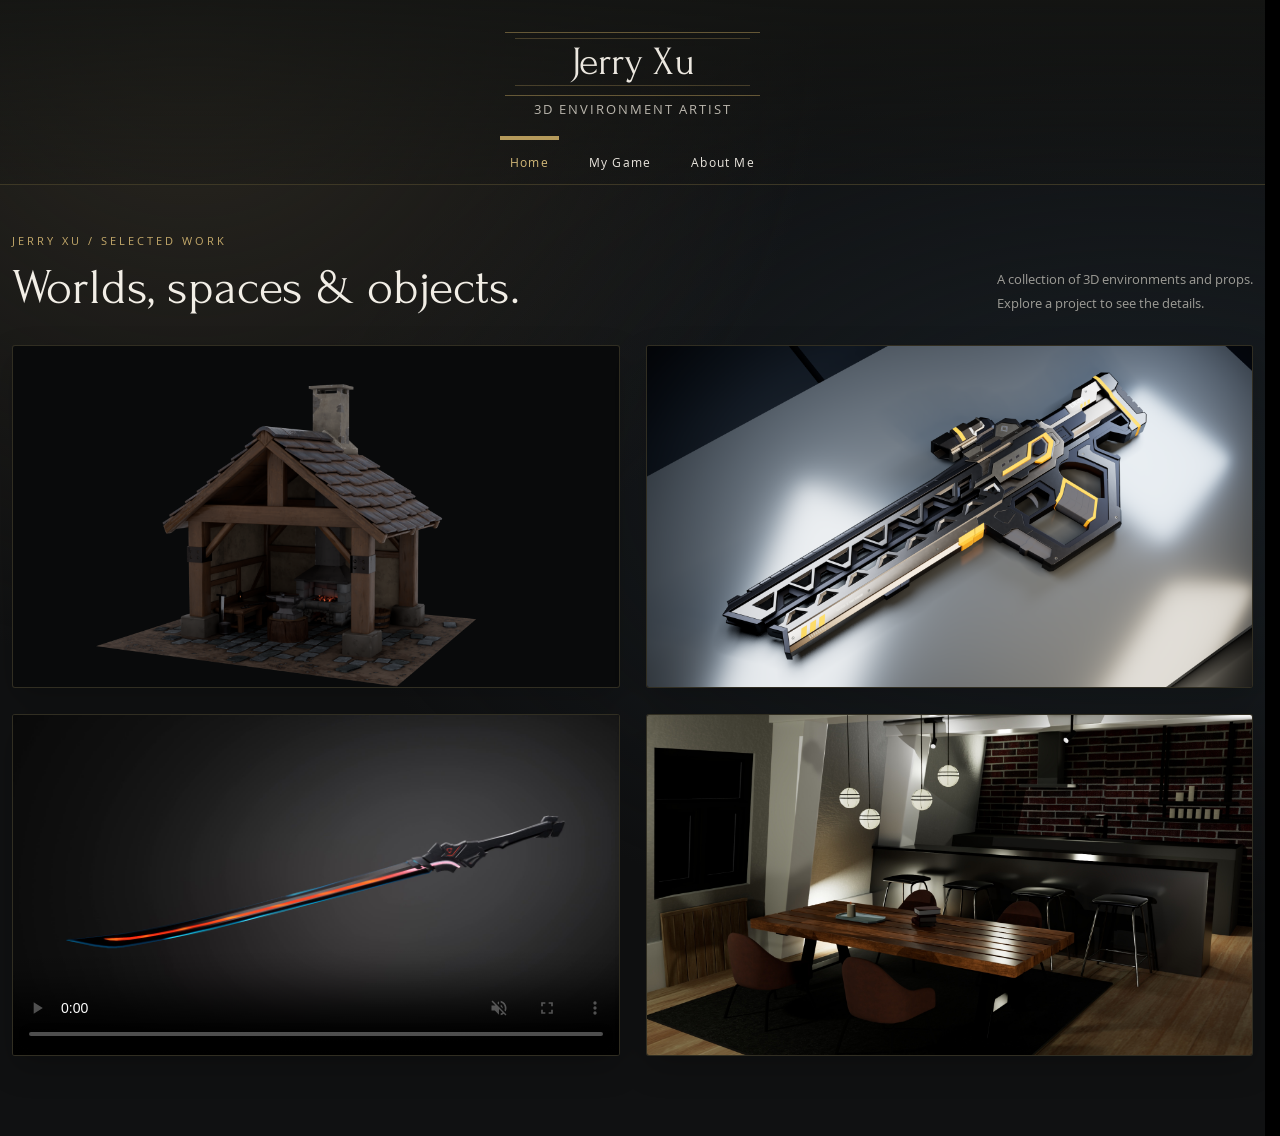
==== commit 3061326b: "1" ====
--- a/index.html
+++ b/index.html
@@ -1 +1 @@
-<!doctype html><html lang="en"><head><meta charset="utf-8"><meta name="viewport" content="width=device-width,initial-scale=1"><title>Portfolio | Jerry Xu</title><meta name="description" content="Jerry Xu — 3D Environment Artist. Environment art, props, and game projects."><link rel="stylesheet" href="portfolio-v23.css"></head><body><a class="skip" href="#main">Skip to content</a><header class="site-header"><div class="identity"><div class="name">Jerry Xu</div><div class="role">3D Environment Artist</div></div><nav aria-label="Main navigation"><a href="index.html" aria-current="page">Home</a><a href="my-game.html">My Game</a><a href="about-me.html">About Me</a></nav></header><section class="gallery-intro" aria-label="Portfolio introduction"><div><p class="eyebrow">Jerry Xu / Selected work</p><h1>Worlds, spaces &amp; objects.</h1></div><p class="intro-note">A collection of 3D environments and props.<br>Explore a project to see the details.</p></section><main id="main" class="home-grid"><a class="project-card" href="blacksmith-workshop.html" data-full-src="assets/blacksmith-morning-v21.png" data-project="0" data-title="Blacksmith Workshop" aria-label="Explore Blacksmith Workshop"><img src="assets/blacksmith-morning-v21.png" alt="Blacksmith Workshop" width="679" height="382"><span>Blacksmith Workshop</span></a><a class="project-card" href="scifi-laser-rifle.html" data-video="assets/laser-rifle-idle-v31.mp4" data-video-poster="assets/laser-rifle-idle-poster-v31.jpg" data-project="3" data-title="Scifi Laser Gun" aria-label="Explore Scifi Laser Gun"><img src="assets/laser-rifle-tabletop-v37.png" alt="Laser Rifle tabletop render" width="3840" height="2160"><span>Scifi Laser Gun</span></a><a class="project-card" href="futuristic-blade.html" data-video="assets/blade-full-v25.mp4" data-project="2" data-title="Futuristic Blade" aria-label="Explore Futuristic Blade"><video muted autoplay loop playsinline preload="none" poster="assets/blade-full-poster-v25.jpg" data-lazy-src="assets/blade-full-v25.mp4" aria-label="Futuristic Blade animated showcase"></video><img src="assets/futuristic-blade-original.jpg" alt="Futuristic Blade" hidden><span>Futuristic Blade</span></a><a class="project-card" href="interior-design.html" data-project="1" data-title="Interior Design" aria-label="Explore Interior Design"><img src="assets/interior-render-1.jpg" alt="Interior Design" width="679" height="382"><span>Interior Design</span></a><a class="project-card" href="graphic-card.html" data-project="4" data-title="Graphic Card" aria-label="Explore Graphic Card"><img src="assets/graphic-card-original.png" alt="Graphic Card" width="679" height="382"><span>Graphic Card</span></a></main><dialog id="art-dialog" aria-label="Enlarged artwork"><button class="close" aria-label="Close enlarged artwork">×</button><div class="dialog-content"><div class="image-stage"><img id="enlarged" alt=""></div><div id="card-description" hidden><h2></h2><a class="see-more">See More</a></div></div><button class="dialog-prev" aria-label="Previous project">‹</button><button class="dialog-next" aria-label="Next project">›</button></dialog><script src="portfolio-v26.js"></script></body></html>+<!doctype html><html lang="en"><head><meta charset="utf-8"><meta name="viewport" content="width=device-width,initial-scale=1"><title>Portfolio | Jerry Xu</title><meta name="description" content="Jerry Xu — 3D Environment Artist. Environment art, props, and game projects."><link rel="stylesheet" href="portfolio-v23.css"></head><body><a class="skip" href="#main">Skip to content</a><header class="site-header"><div class="identity"><div class="name">Jerry Xu</div><div class="role">3D Environment Artist</div></div><nav aria-label="Main navigation"><a href="index.html" aria-current="page">Home</a><a href="my-game.html">My Game</a><a href="about-me.html">About Me</a></nav></header><section class="gallery-intro" aria-label="Portfolio introduction"><div><p class="eyebrow">Jerry Xu / Selected work</p><h1>Worlds, spaces &amp; objects.</h1></div><p class="intro-note">A collection of 3D environments and props.<br>Explore a project to see the details.</p></section><main id="main" class="home-grid"><a class="project-card" href="blacksmith-workshop.html" data-full-src="assets/blacksmith-morning-v21.png" data-project="0" data-title="Blacksmith Workshop" aria-label="Explore Blacksmith Workshop"><img src="assets/blacksmith-morning-v21.png" alt="Blacksmith Workshop" width="679" height="382"><span>Blacksmith Workshop</span></a><a class="project-card" href="scifi-laser-rifle.html" data-project="3" data-title="Scifi Laser Gun" aria-label="Explore Scifi Laser Gun"><img src="assets/laser-rifle-tabletop-v37.png" alt="Laser Rifle tabletop render" width="3840" height="2160"><span>Scifi Laser Gun</span></a><a class="project-card" href="futuristic-blade.html" data-video="assets/blade-full-v25.mp4" data-project="2" data-title="Futuristic Blade" aria-label="Explore Futuristic Blade"><video muted autoplay loop playsinline preload="none" poster="assets/blade-full-poster-v25.jpg" data-lazy-src="assets/blade-full-v25.mp4" aria-label="Futuristic Blade animated showcase"></video><img src="assets/futuristic-blade-original.jpg" alt="Futuristic Blade" hidden><span>Futuristic Blade</span></a><a class="project-card" href="interior-design.html" data-project="1" data-title="Interior Design" aria-label="Explore Interior Design"><img src="assets/interior-render-1.jpg" alt="Interior Design" width="679" height="382"><span>Interior Design</span></a></main><dialog id="art-dialog" aria-label="Enlarged artwork"><button class="close" aria-label="Close enlarged artwork">×</button><div class="dialog-content"><div class="image-stage"><img id="enlarged" alt=""></div><div id="card-description" hidden><h2></h2><a class="see-more">See More</a></div></div><button class="dialog-prev" aria-label="Previous project">‹</button><button class="dialog-next" aria-label="Next project">›</button></dialog><script src="portfolio-v26.js"></script></body></html>
